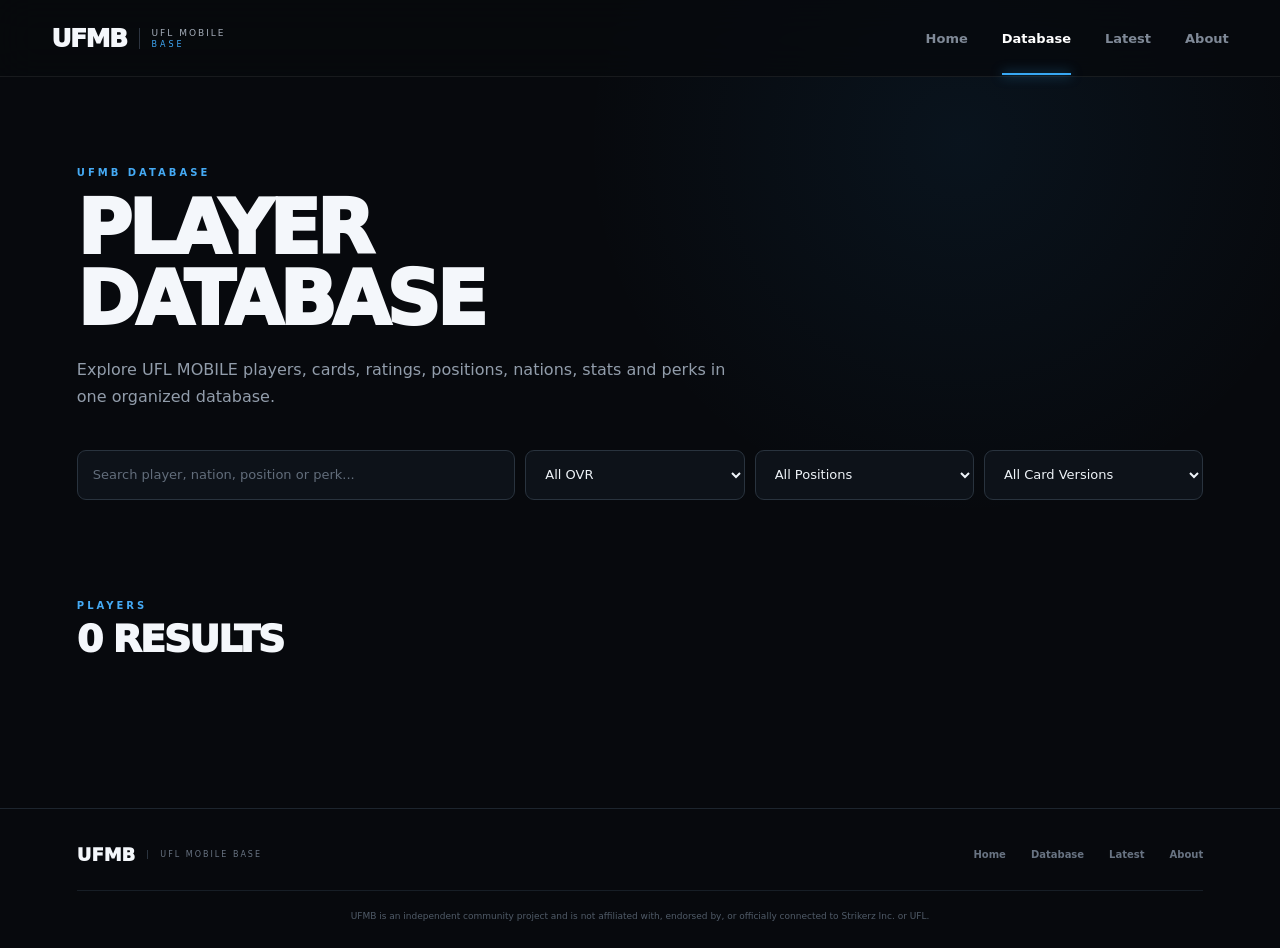
==== database.html @ 14baddb8 "Create UFMB V1 database page" ====
<!DOCTYPE html>
<html lang="en">

<head>
    <meta charset="UTF-8">

    <meta
        name="viewport"
        content="width=device-width, initial-scale=1.0"
    >

    <meta
        name="description"
        content="UFMB — UFL MOBILE community player and card database."
    >

    <title>Database | UFMB — UFL MOBILE BASE</title>

    <link
        rel="stylesheet"
        href="css/style.css"
    >
</head>


<body>


    <!-- =====================================================
         NAVBAR
         ===================================================== -->

    <header class="navbar">

        <div class="navbar-inner">

            <a
                href="index.html"
                class="logo"
            >

                <div class="logo-mark">
                    UFMB
                </div>

                <div class="logo-text">
                    <span>UFL MOBILE</span>
                    <small>BASE</small>
                </div>

            </a>


            <nav class="nav-links">

                <a href="index.html">
                    Home
                </a>

                <a
                    href="database.html"
                    class="active"
                >
                    Database
                </a>

                <a href="latest.html">
                    Latest
                </a>

                <a href="about.html">
                    About
                </a>

            </nav>


            <button
                class="mobile-menu-button"
                aria-label="Open navigation"
            >
                ☰
            </button>

        </div>

    </header>



    <!-- =====================================================
         DATABASE HEADER
         ===================================================== -->

    <main class="page">

        <div class="section-label">
            UFMB DATABASE
        </div>

        <h1 class="page-title">
            PLAYER<br>
            DATABASE
        </h1>

        <p class="page-description">
            Explore UFL MOBILE players, cards, ratings, positions,
            nations, stats and perks in one organized database.
        </p>



        <!-- =================================================
             SEARCH & FILTERS
             ================================================= -->

        <section class="database-toolbar">

            <input
                id="searchInput"
                type="search"
                placeholder="Search player, nation, position or perk..."
                autocomplete="off"
            >


            <select id="ovrFilter">

                <option value="">
                    All OVR
                </option>

                <option value="90">
                    90+
                </option>

                <option value="95">
                    95+
                </option>

                <option value="99">
                    99
                </option>

            </select>


            <select id="positionFilter">

                <option value="">
                    All Positions
                </option>

                <option value="GK">
                    GK
                </option>

                <option value="RB">
                    RB
                </option>

                <option value="CB">
                    CB
                </option>

                <option value="LB">
                    LB
                </option>

                <option value="RM">
                    RM
                </option>

                <option value="CM">
                    CM
                </option>

                <option value="LM">
                    LM
                </option>

                <option value="CAM">
                    CAM
                </option>

                <option value="RW">
                    RW
                </option>

                <option value="ST">
                    ST
                </option>

                <option value="LW">
                    LW
                </option>

            </select>


            <select id="versionFilter">

                <option value="">
                    All Card Versions
                </option>

                <option value="Icon">
                    Icon
                </option>

                <option value="Night Palm Tree">
                    Night Palm Tree
                </option>

            </select>

        </section>



        <!-- =================================================
             DATABASE RESULTS
             ================================================= -->

        <section
            class="section"
            style="width:100%; padding-bottom:0;"
        >

            <div class="section-heading">

                <div>

                    <div class="section-label">
                        PLAYERS
                    </div>

                    <h2 id="resultCount">
                        0 RESULTS
                    </h2>

                </div>

            </div>


            <div
                id="databaseGrid"
                class="player-grid"
            >
            </div>

        </section>

    </main>



    <!-- =====================================================
         FOOTER
         ===================================================== -->

    <footer class="footer">

        <div class="footer-inner">

            <div class="footer-brand">

                <strong>
                    UFMB
                </strong>

                <span>
                    UFL MOBILE BASE
                </span>

            </div>


            <div class="footer-links">

                <a href="index.html">
                    Home
                </a>

                <a href="database.html">
                    Database
                </a>

                <a href="latest.html">
                    Latest
                </a>

                <a href="about.html">
                    About
                </a>

            </div>

        </div>


        <div class="footer-disclaimer">

            UFMB is an independent community project and is not
            affiliated with, endorsed by, or officially connected
            to Strikerz Inc. or UFL.

        </div>

    </footer>



    <!-- =====================================================
         DATABASE JAVASCRIPT
         ===================================================== -->

    <script src="js/database.js"></script>

    <script src="js/app.js"></script>


</body>

</html>
---- css/style.css ----
/* =========================================================
   UFMB — UFL MOBILE BASE
   V1 DESIGN SYSTEM
   ========================================================= */


/* =========================================================
   RESET
   ========================================================= */

* {
    margin: 0;
    padding: 0;
    box-sizing: border-box;
}

html {
    scroll-behavior: smooth;
}

body {
    min-height: 100vh;

    background:
        radial-gradient(
            circle at 75% 15%,
            rgba(35, 142, 220, 0.08),
            transparent 30%
        ),
        #07090d;

    color: #f4f7fb;

    font-family:
        Inter,
        system-ui,
        -apple-system,
        BlinkMacSystemFont,
        "Segoe UI",
        sans-serif;

    overflow-x: hidden;
}

a {
    color: inherit;
    text-decoration: none;
}

button,
input,
select {
    font: inherit;
}


/* =========================================================
   NAVBAR
   ========================================================= */

.navbar {
    position: sticky;
    top: 0;
    z-index: 100;

    width: 100%;

    background: rgba(7, 9, 13, 0.78);

    backdrop-filter: blur(18px);
    -webkit-backdrop-filter: blur(18px);

    border-bottom: 1px solid rgba(255, 255, 255, 0.07);
}

.navbar-inner {
    width: min(1400px, 92%);
    min-height: 76px;

    margin: auto;

    display: flex;
    align-items: center;
    justify-content: space-between;
}


/* =========================================================
   LOGO
   ========================================================= */

.logo {
    display: flex;
    align-items: center;
    gap: 12px;

    transition: opacity 0.2s ease;
}

.logo:hover {
    opacity: 0.85;
}

.logo-mark {
    font-size: 25px;
    font-weight: 950;

    letter-spacing: -1.5px;
}

.logo-text {
    display: flex;
    flex-direction: column;

    padding-left: 12px;

    border-left: 1px solid #2c3440;
}

.logo-text span {
    font-size: 9px;

    letter-spacing: 2px;

    color: #a4adb9;
}

.logo-text small {
    margin-top: 2px;

    font-size: 8px;

    letter-spacing: 3px;

    color: #3fa8f5;
}


/* =========================================================
   NAV LINKS
   ========================================================= */

.nav-links {
    display: flex;
    align-items: center;

    gap: 34px;
}

.nav-links a {
    position: relative;

    padding: 29px 0;

    color: #7f8997;

    font-size: 13px;
    font-weight: 750;

    transition:
        color 0.2s ease,
        opacity 0.2s ease;
}

.nav-links a:hover {
    color: #ffffff;
}

.nav-links a.active {
    color: #ffffff;
}

.nav-links a.active::after {
    content: "";

    position: absolute;

    left: 0;
    right: 0;
    bottom: 0;

    height: 2px;

    background: #38a8f4;

    box-shadow:
        0 0 12px rgba(56, 168, 244, 0.75);
}


/* =========================================================
   MOBILE MENU BUTTON
   ========================================================= */

.mobile-menu-button {
    display: none;

    border: 0;

    background: transparent;

    color: white;

    font-size: 24px;

    cursor: pointer;
}


/* =========================================================
   HERO
   ========================================================= */

.hero {
    position: relative;

    width: 100%;
    max-width: 1500px;

    min-height: 650px;

    margin: auto;

    padding:
        90px
        6%;

    display: grid;

    grid-template-columns:
        minmax(0, 1fr)
        minmax(300px, 0.8fr);

    align-items: center;

    gap: 50px;

    overflow: hidden;
}


/* Background lighting */

.hero-background {
    position: absolute;

    inset: 0;

    pointer-events: none;

    background:
        radial-gradient(
            circle at 80% 45%,
            rgba(29, 135, 214, 0.16),
            transparent 28%
        ),
        radial-gradient(
            circle at 55% 100%,
            rgba(45, 190, 115, 0.07),
            transparent 25%
        );
}


/* =========================================================
   HERO CONTENT
   ========================================================= */

.hero-content {
    position: relative;

    z-index: 2;
}

.hero-label {
    display: flex;
    align-items: center;

    gap: 10px;

    color: #4aaaf3;

    font-size: 10px;

    font-weight: 900;

    letter-spacing: 3px;
}

.label-line {
    width: 28px;
    height: 2px;

    background: #42a8f4;

    box-shadow:
        0 0 10px rgba(66, 168, 244, 0.7);
}


/* =========================================================
   HERO TITLE
   ========================================================= */

.hero h1 {
    margin-top: 20px;

    font-size:
        clamp(
            55px,
            7vw,
            95px
        );

    line-height: 0.9;

    letter-spacing: -6px;

    font-weight: 950;
}

.hero h1 span {
    color: #3fa8f5;
}


/* =========================================================
   HERO DESCRIPTION
   ========================================================= */

.hero-description {
    max-width: 560px;

    margin-top: 27px;

    color: #9ba5b2;

    font-size: 17px;

    line-height: 1.7;
}


/* =========================================================
   BUTTONS
   ========================================================= */

.hero-buttons {
    display: flex;

    align-items: center;

    gap: 12px;

    margin-top: 32px;

    flex-wrap: wrap;
}

.button {
    display: inline-flex;

    align-items: center;
    justify-content: center;

    gap: 15px;

    min-height: 48px;

    padding:
        0 20px;

    border-radius: 8px;

    border: 1px solid #2c3541;

    background: #0c1118;

    color: #eef3f8;

    font-size: 12px;

    font-weight: 850;

    transition:
        transform 0.2s ease,
        border-color 0.2s ease,
        background 0.2s ease,
        box-shadow 0.2s ease;
}

.button:hover {
    transform: translateY(-2px);

    border-color: #3c9cda;
}

.button-primary {
    background:
        linear-gradient(
            135deg,
            #168edf,
            #2178b7
        );

    border-color: #168edf;

    box-shadow:
        0 12px 35px rgba(22, 142, 223, 0.18);
}

.button-primary:hover {
    box-shadow:
        0 15px 42px rgba(22, 142, 223, 0.28);
}

.button span {
    font-size: 17px;
}


/* =========================================================
   FEATURED CARD AREA
   ========================================================= */

.hero-card-wrapper {
    position: relative;

    display: flex;

    justify-content: center;
    align-items: center;

    min-height: 470px;
}

.hero-card-glow {
    position: absolute;

    width: 320px;
    height: 320px;

    border-radius: 50%;

    background:
        rgba(38, 153, 231, 0.17);

    filter: blur(75px);

    animation:
        cardGlow 5s ease-in-out infinite;
}

@keyframes cardGlow {

    0%,
    100% {
        transform: scale(1);
        opacity: 0.7;
    }

    50% {
        transform: scale(1.12);
        opacity: 1;
    }
}


/* =========================================================
   FEATURED PLAYER CARD
   ========================================================= */

.featured-card {
    position: relative;

    width: min(340px, 85vw);

    aspect-ratio: 0.68;

    padding: 27px;

    overflow: hidden;

    border-radius: 20px;

    border:
        1px solid
        rgba(76, 175, 238, 0.3);

    background:
        linear-gradient(
            145deg,
            #172331 0%,
            #0c1119 55%,
            #102a27 100%
        );

    box-shadow:
        0 35px 80px rgba(0, 0, 0, 0.55),
        inset 0 0 45px rgba(55, 166, 240, 0.06);

    transform:
        perspective(1000px)
        rotateY(-5deg)
        rotateX(2deg);

    transition:
        transform 0.45s ease,
        box-shadow 0.45s ease;
}

.featured-card:hover {
    transform:
        perspective(1000px)
        rotateY(0)
        rotateX(0)
        translateY(-8px);

    box-shadow:
        0 45px 100px rgba(0, 0, 0, 0.6),
        0 0 35px rgba(50, 161, 231, 0.1);
}


/* Card decorative rings */

.featured-card::before {
    content: "";

    position: absolute;

    width: 270px;
    height: 270px;

    right: -130px;
    bottom: -100px;

    border:
        35px solid
        rgba(51, 183, 132, 0.09);

    border-radius: 50%;
}

.featured-card::after {
    content: "";

    position: absolute;

    width: 170px;
    height: 170px;

    right: -75px;
    bottom: -55px;

    border:
        2px solid
        rgba(59, 170, 245, 0.08);

    border-radius: 50%;
}


/* =========================================================
   FEATURED CARD CONTENT
   ========================================================= */

.featured-card-top {
    position: relative;

    z-index: 2;
}

.featured-card-top small {
    color: #748192;

    font-size: 8px;

    letter-spacing: 2px;

    font-weight: 800;
}

.featured-rating {
    margin-top: 70px;

    font-size: 75px;

    line-height: 0.8;

    font-weight: 950;

    letter-spacing: -4px;
}

.featured-card-top strong {
    display: block;

    margin-top: 10px;

    color: #4eaff2;

    font-size: 15px;
}

.featured-player {
    position: absolute;

    left: 27px;
    right: 27px;
    bottom: 105px;

    z-index: 2;
}

.featured-player h2 {
    font-size: 26px;

    letter-spacing: -1.2px;

    font-weight: 950;
}

.featured-player span {
    display: block;

    margin-top: 5px;

    color: #7d8998;

    font-size: 9px;

    letter-spacing: 2px;
}


/* =========================================================
   FEATURED STATS
   ========================================================= */

.featured-stats {
    position: absolute;

    left: 27px;
    right: 27px;
    bottom: 25px;

    z-index: 3;

    display: grid;

    grid-template-columns:
        repeat(6, 1fr);

    gap: 5px;

    padding-top: 13px;

    border-top:
        1px solid
        rgba(255, 255, 255, 0.09);
}

.featured-stats div {
    text-align: center;
}

.featured-stats strong {
    display: block;

    font-size: 12px;
}

.featured-stats small {
    display: block;

    margin-top: 3px;

    color: #667383;

    font-size: 6px;

    letter-spacing: 1px;
}


/* =========================================================
   DATABASE STATISTICS
   ========================================================= */

.database-stats {
    width: 88%;
    max-width: 1320px;

    margin: auto;

    display: grid;

    grid-template-columns:
        repeat(4, 1fr);

    border-top:
        1px solid #1e2630;

    border-bottom:
        1px solid #1e2630;
}

.stat-item {
    padding: 32px 20px;

    text-align: center;

    border-right:
        1px solid #1e2630;
}

.stat-item:last-child {
    border-right: 0;
}

.stat-item strong {
    display: block;

    font-size: 30px;

    font-weight: 950;
}

.stat-item span {
    display: block;

    margin-top: 6px;

    color: #687483;

    font-size: 9px;

    letter-spacing: 2px;

    font-weight: 800;
}


/* =========================================================
   GENERIC SECTION
   ========================================================= */

.section {
    width: 88%;
    max-width: 1320px;

    margin: auto;

    padding:
        100px
        0;
}

.section-heading {
    display: flex;

    justify-content: space-between;

    align-items: flex-end;

    margin-bottom: 30px;
}

.section-label {
    color: #45aaf4;

    font-size: 10px;

    font-weight: 900;

    letter-spacing: 3px;
}

.section-heading h2 {
    margin-top: 9px;

    font-size: 38px;

    line-height: 1;

    letter-spacing: -2px;

    font-weight: 950;
}

.view-all {
    color: #4aaaf1;

    font-size: 12px;

    font-weight: 850;

    transition: opacity 0.2s ease;
}

.view-all:hover {
    opacity: 0.7;
}


/* =========================================================
   PLAYER GRID
   ========================================================= */

.player-grid {
    display: grid;

    grid-template-columns:
        repeat(4, minmax(0, 1fr));

    gap: 18px;
}


/* =========================================================
   PLAYER CARD
   ========================================================= */

.player-card {
    position: relative;

    min-height: 265px;

    padding: 22px;

    overflow: hidden;

    border-radius: 14px;

    border:
        1px solid #252e39;

    background:
        linear-gradient(
            150deg,
            #131a23,
            #0b0f15
        );

    cursor: pointer;

    transition:
        transform 0.25s ease,
        border-color 0.25s ease,
        box-shadow 0.25s ease;
}

.player-card:hover {
    transform: translateY(-6px);

    border-color: #338dcc;

    box-shadow:
        0 18px 45px rgba(0, 0, 0, 0.35),
        0 0 30px rgba(32, 143, 220, 0.08);
}

.player-card::after {
    content: "";

    position: absolute;

    width: 150px;
    height: 150px;

    right: -90px;
    bottom: -90px;

    border:
        25px solid
        rgba(54, 176, 129, 0.05);

    border-radius: 50%;

    transition:
        transform 0.4s ease;
}

.player-card:hover::after {
    transform: scale(1.3);
}


/* =========================================================
   CARD CONTENT
   ========================================================= */

.card-top {
    display: flex;

    align-items: flex-start;

    justify-content: space-between;
}

.card-version {
    color: #697687;

    font-size: 8px;

    letter-spacing: 1px;

    text-transform: uppercase;
}

.card-rating {
    color: #ffffff;

    font-size: 34px;

    line-height: 0.8;

    font-weight: 950;
}

.card-position {
    margin-top: 20px;

    color: #45aaf4;

    font-size: 12px;

    font-weight: 900;
}

.card-name {
    margin-top: 7px;

    color: #ffffff;

    font-size: 24px;

    letter-spacing: -1px;

    font-weight: 950;
}

.card-nation {
    margin-top: 4px;

    color: #778391;

    font-size: 8px;

    letter-spacing: 2px;

    text-transform: uppercase;
}


/* =========================================================
   CARD STATS
   ========================================================= */

.card-stats {
    position: absolute;

    left: 22px;
    right: 22px;
    bottom: 20px;

    display: grid;

    grid-template-columns:
        repeat(6, 1fr);

    gap: 4px;

    padding-top: 12px;

    border-top:
        1px solid #222a34;
}

.card-stat {
    text-align: center;
}

.card-stat strong {
    display: block;

    font-size: 11px;
}

.card-stat small {
    display: block;

    margin-top: 3px;

    color: #6d7886;

    font-size: 6px;

    letter-spacing: 1px;
}


/* =========================================================
   DATABASE CTA
   ========================================================= */

.database-cta {
    position: relative;

    width: 88%;
    max-width: 1320px;

    margin:
        0 auto
        100px;

    padding:
        75px
        8%;

    overflow: hidden;

    border:
        1px solid #252f3a;

    border-radius: 18px;

    background:
        radial-gradient(
            circle at 90% 50%,
            rgba(31, 145, 224, 0.15),
            transparent 35%
        ),
        linear-gradient(
            120deg,
            #0d141d,
            #0b1016
        );
}

.database-cta::after {
    content: "";

    position: absolute;

    width: 300px;
    height: 300px;

    right: -160px;
    top: -120px;

    border:
        45px solid
        rgba(51, 178, 129, 0.05);

    border-radius: 50%;
}

.cta-content {
    position: relative;

    z-index: 2;

    max-width: 650px;
}

.cta-content h2 {
    margin-top: 12px;

    font-size: 45px;

    letter-spacing: -2.5px;

    font-weight: 950;
}

.cta-content p {
    max-width: 580px;

    margin-top: 15px;

    color: #8e99a7;

    line-height: 1.7;

    font-size: 15px;
}

.cta-content .button {
    margin-top: 28px;
}


/* =========================================================
   FOOTER
   ========================================================= */

.footer {
    border-top:
        1px solid #1d252e;

    padding:
        35px
        6%
        25px;
}

.footer-inner {
    width: min(1320px, 100%);

    margin: auto;

    display: flex;

    justify-content: space-between;

    align-items: center;
}

.footer-brand {
    display: flex;

    align-items: center;

    gap: 12px;
}

.footer-brand strong {
    font-size: 18px;

    font-weight: 950;
}

.footer-brand span {
    padding-left: 12px;

    border-left:
        1px solid #2a333e;

    color: #687382;

    font-size: 8px;

    letter-spacing: 2px;
}

.footer-links {
    display: flex;

    gap: 25px;

    color: #687382;

    font-size: 10px;

    font-weight: 700;
}

.footer-links a:hover {
    color: #ffffff;
}

.footer-disclaimer {
    width: min(1320px, 100%);

    margin:
        25px auto
        0;

    padding-top: 18px;

    border-top:
        1px solid #171e26;

    color: #505b68;

    text-align: center;

    font-size: 9px;

    line-height: 1.6;
}


/* =========================================================
   PAGE HEADER
   ========================================================= */

.page {
    width: 88%;
    max-width: 1320px;

    margin: auto;

    padding:
        90px
        0
        120px;
}

.page-title {
    margin-top: 15px;

    font-size:
        clamp(45px, 6vw, 75px);

    letter-spacing: -4px;

    line-height: 0.95;

    font-weight: 950;
}

.page-description {
    max-width: 650px;

    margin-top: 20px;

    color: #929dab;

    font-size: 16px;

    line-height: 1.7;
}


/* =========================================================
   DATABASE TOOLBAR
   ========================================================= */

.database-toolbar {
    display: grid;

    grid-template-columns:
        2fr
        repeat(3, 1fr);

    gap: 10px;

    margin-top: 40px;
}

.database-toolbar input,
.database-toolbar select {
    width: 100%;

    min-height: 50px;

    padding:
        0 15px;

    border:
        1px solid #29333e;

    border-radius: 9px;

    outline: none;

    background: #0d1219;

    color: #eef3f8;

    font-size: 13px;
}

.database-toolbar input::placeholder {
    color: #626d7b;
}

.database-toolbar input:focus,
.database-toolbar select:focus {
    border-color: #359fe8;

    box-shadow:
        0 0 0 3px
        rgba(53, 159, 232, 0.08);
}


/* =========================================================
   EMPTY STATE
   ========================================================= */

.empty-state {
    grid-column: 1 / -1;

    padding: 80px 30px;

    border:
        1px dashed #303a46;

    border-radius: 14px;

    text-align: center;

    color: #7d8895;
}

.empty-state strong {
    display: block;

    color: #b7c0ca;

    font-size: 14px;

    letter-spacing: 1px;
}

.empty-state span {
    display: block;

    margin-top: 8px;

    font-size: 12px;
}


/* =========================================================
   ABOUT
   ========================================================= */

.about-content {
    max-width: 850px;

    margin-top: 40px;
}

.about-content p {
    color: #9aa4b1;

    font-size: 16px;

    line-height: 1.8;
}

.about-grid {
    display: grid;

    grid-template-columns:
        repeat(2, 1fr);

    gap: 18px;

    margin-top: 55px;
}

.about-box {
    padding: 30px;

    border:
        1px solid #252e38;

    border-radius: 14px;

    background: #0c1118;
}

.about-box h2 {
    margin-bottom: 12px;

    font-size: 22px;
}

.about-box p {
    color: #7f8a98;

    font-size: 14px;

    line-height: 1.7;
}


/* =========================================================
   ACCESSIBILITY
   ========================================================= */

:focus-visible {
    outline:
        2px solid #40a9f3;

    outline-offset: 3px;
}


/* =========================================================
   TABLET
   ========================================================= */

@media (max-width: 1050px) {
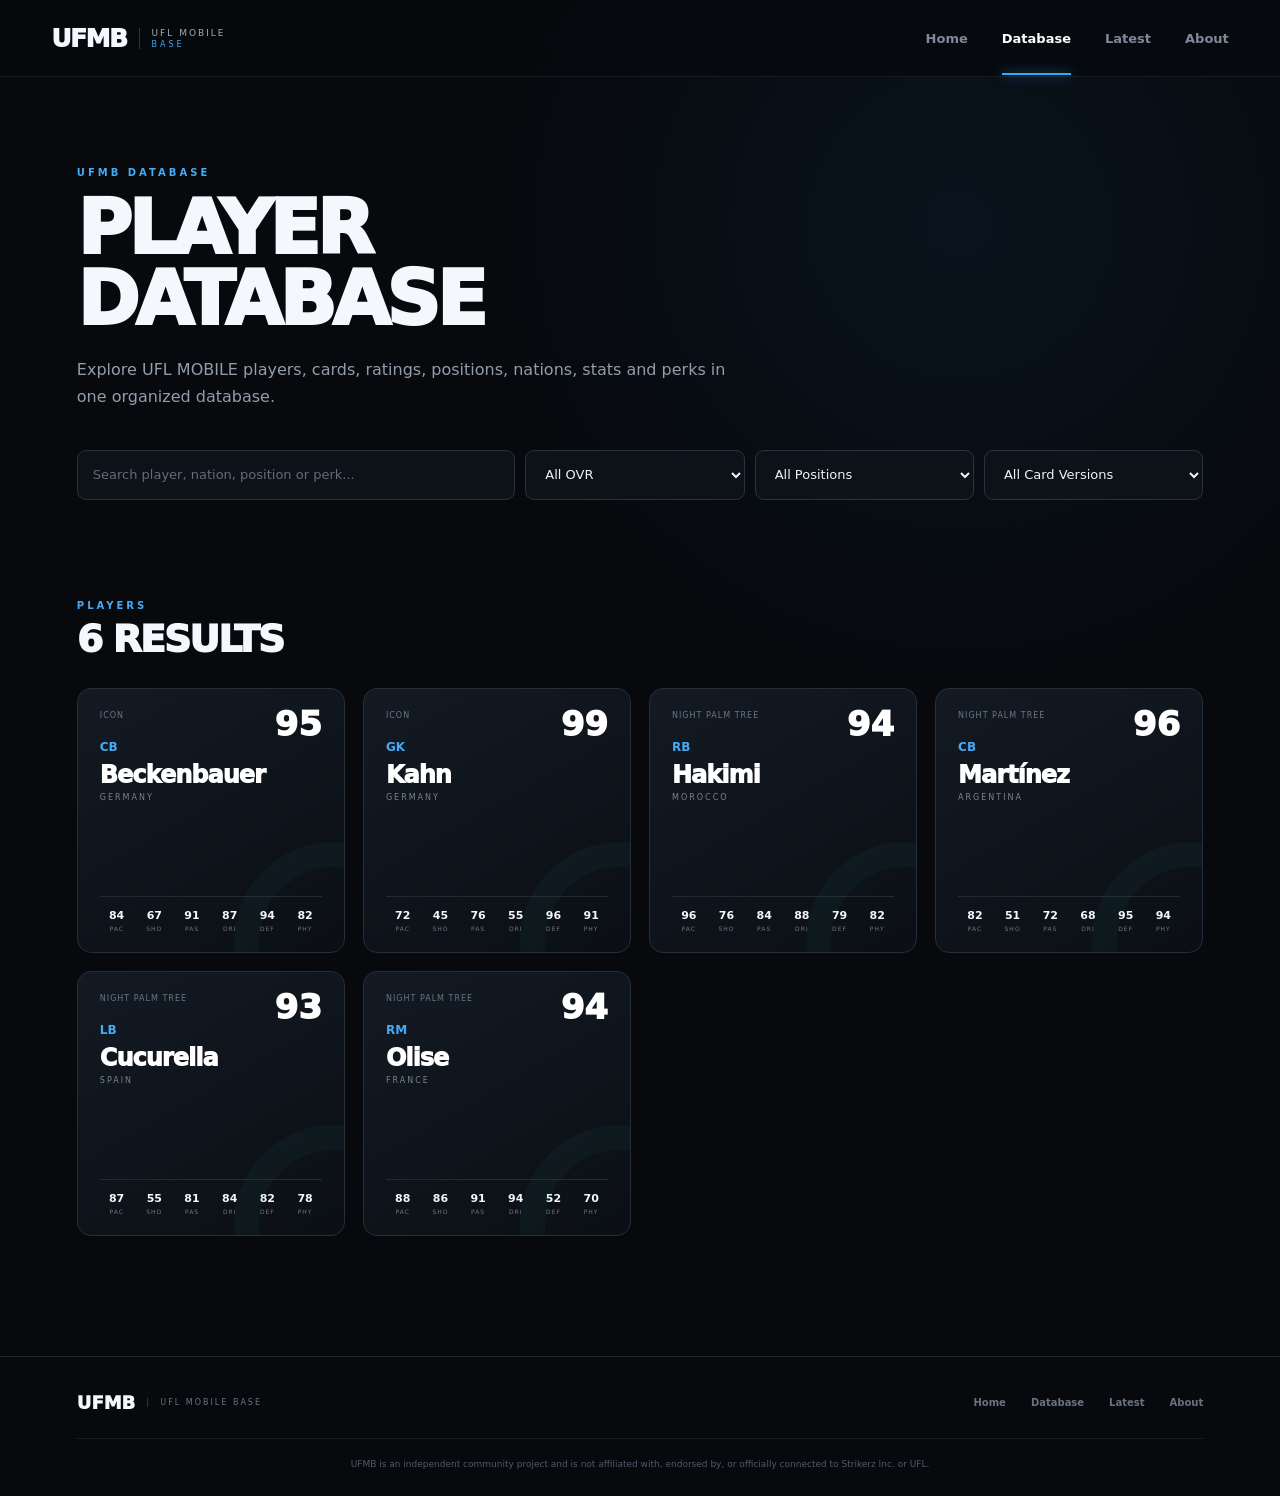
==== commit f66e0dd3: "Update database.html" ====
--- a/database.html
+++ b/database.html
@@ -316,9 +316,9 @@
          DATABASE JAVASCRIPT
          ===================================================== -->
 
-    <script src="js/database.js"></script>
-
-    <script src="js/app.js"></script>
+    <script src="js/player-card.js"></script>
+<script src="js/database.js"></script>
+<script src="js/app.js"></script>
 
 
 </body>
--- a/css/style.css
+++ b/css/style.css
@@ -1382,11 +1382,502 @@
     outline-offset: 3px;
 }
 
-
 /* =========================================================
    TABLET
    ========================================================= */
 
 @media (max-width: 1050px) {
 
-  
+    .hero {
+        grid-template-columns: 1fr 0.8fr;
+        gap: 30px;
+        padding-left: 5%;
+        padding-right: 5%;
+    }
+
+    .hero h1 {
+        font-size: clamp(50px, 7vw, 78px);
+    }
+
+    .player-grid {
+        grid-template-columns: repeat(2, minmax(0, 1fr));
+    }
+
+    .database-toolbar {
+        grid-template-columns: 1fr 1fr;
+    }
+}
+
+
+/* =========================================================
+   MOBILE
+   ========================================================= */
+
+@media (max-width: 720px) {
+
+    /* ---------- NAVBAR ---------- */
+
+    .navbar-inner {
+        width: 100%;
+        min-height: 64px;
+        padding: 10px 18px;
+    }
+
+    .logo {
+        min-width: 0;
+    }
+
+    .logo-mark {
+        font-size: 23px;
+    }
+
+    .nav-links {
+        display: flex;
+        position: absolute;
+
+        top: 64px;
+        left: 0;
+        right: 0;
+
+        flex-direction: column;
+        align-items: stretch;
+
+        gap: 0;
+
+        padding: 10px 18px 18px;
+
+        background: rgba(10, 12, 18, 0.98);
+
+        border-bottom:
+            1px solid rgba(255,255,255,0.08);
+
+        opacity: 0;
+        visibility: hidden;
+
+        transform: translateY(-15px);
+
+        pointer-events: none;
+
+        transition:
+            opacity 0.3s ease,
+            transform 0.3s ease,
+            visibility 0.3s ease;
+    }
+
+    .nav-links.active {
+        opacity: 1;
+        visibility: visible;
+
+        transform: translateY(0);
+
+        pointer-events: auto;
+    }
+
+    .nav-links a {
+        width: 100%;
+
+        padding: 14px 8px;
+
+        opacity: 0;
+
+        transform: translateY(-8px);
+
+        transition:
+            opacity 0.25s ease,
+            transform 0.25s ease,
+            color 0.2s ease;
+    }
+
+    .nav-links.active a {
+        opacity: 1;
+        transform: translateY(0);
+    }
+
+    .mobile-menu-button {
+        display: flex;
+
+        align-items: center;
+        justify-content: center;
+
+        flex-shrink: 0;
+
+        width: 44px;
+        height: 44px;
+
+        background: transparent;
+
+        border:
+            1px solid rgba(255,255,255,0.15);
+
+        border-radius: 10px;
+
+        color: #ffffff;
+
+        font-size: 24px;
+
+        cursor: pointer;
+
+        transition:
+            transform 0.2s ease,
+            border-color 0.2s ease;
+    }
+
+    .mobile-menu-button:active {
+        transform: scale(0.92);
+    }
+
+
+    /* ---------- HERO ---------- */
+
+    .hero {
+        width: 100%;
+
+        min-height: auto;
+
+        padding:
+            65px
+            18px
+            55px;
+
+        display: flex;
+
+        flex-direction: column;
+
+        align-items: stretch;
+
+        gap: 35px;
+    }
+
+    .hero-content {
+        width: 100%;
+    }
+
+    .hero h1 {
+        max-width: 100%;
+
+        font-size:
+            clamp(42px, 13vw, 64px);
+
+        line-height: 0.95;
+
+        letter-spacing: -3px;
+
+        overflow-wrap: anywhere;
+    }
+
+    .hero-description {
+        width: 100%;
+
+        max-width: 100%;
+
+        font-size: 15px;
+
+        line-height: 1.65;
+    }
+
+    .hero-buttons {
+        width: 100%;
+
+        flex-direction: column;
+
+        align-items: stretch;
+
+        gap: 10px;
+    }
+
+    .hero-buttons .button {
+        width: 100%;
+    }
+
+
+    /* ---------- FEATURED CARD ---------- */
+
+    .hero-card-wrapper {
+        width: 100%;
+
+        min-height: auto;
+
+        padding:
+            10px
+            0
+            20px;
+
+        overflow: visible;
+    }
+
+    .featured-card {
+        width: min(340px, 100%);
+
+        padding: 22px;
+
+        transform: none;
+    }
+
+    .featured-card:hover {
+        transform: none;
+    }
+
+    .featured-rating {
+        margin-top: 55px;
+
+        font-size: 62px;
+    }
+
+    .featured-player {
+        left: 22px;
+        right: 22px;
+        bottom: 100px;
+    }
+
+    .featured-stats {
+        left: 22px;
+        right: 22px;
+    }
+
+
+    /* ---------- DATABASE STATS ---------- */
+
+    .database-stats {
+        width: calc(100% - 36px);
+
+        grid-template-columns:
+            repeat(2, minmax(0, 1fr));
+    }
+
+    .stat-item {
+        padding: 22px 10px;
+    }
+
+    .stat-item:nth-child(2) {
+        border-right: 0;
+    }
+
+    .stat-item:nth-child(1),
+    .stat-item:nth-child(2) {
+        border-bottom:
+            1px solid #1e2630;
+    }
+
+    .stat-item strong {
+        font-size: 25px;
+    }
+
+
+    /* ---------- SECTIONS ---------- */
+
+    .section {
+        width: 100%;
+
+        padding:
+            65px
+            18px;
+    }
+
+    .section-heading {
+        align-items: flex-start;
+
+        gap: 15px;
+    }
+
+    .section-heading h2 {
+        font-size: 32px;
+    }
+
+
+    /* ---------- PLAYER GRID ---------- */
+
+    .player-grid {
+        width: 100%;
+
+        grid-template-columns: 1fr;
+
+        gap: 15px;
+    }
+
+    .player-card {
+        min-height: 265px;
+    }
+
+
+    /* ---------- DATABASE CTA ---------- */
+
+    .database-cta {
+        width: calc(100% - 36px);
+
+        margin:
+            0 auto
+            65px;
+
+        padding:
+            45px
+            24px;
+    }
+
+    .cta-content h2 {
+        font-size: 35px;
+
+        letter-spacing: -1.8px;
+    }
+
+    .cta-content p {
+        font-size: 14px;
+    }
+
+
+    /* ---------- PAGE ---------- */
+
+    .page {
+        width: 100%;
+
+        padding:
+            60px
+            18px
+            80px;
+    }
+
+    .page-title {
+        font-size:
+            clamp(40px, 12vw, 58px);
+
+        letter-spacing: -3px;
+    }
+
+    .page-description {
+        width: 100%;
+
+        font-size: 15px;
+    }
+
+
+    /* ---------- DATABASE TOOLBAR ---------- */
+
+    .database-toolbar {
+        grid-template-columns: 1fr;
+
+        gap: 10px;
+
+        margin-top: 30px;
+    }
+
+
+    /* ---------- ABOUT ---------- */
+
+    .about-content {
+        margin-top: 30px;
+    }
+
+    .about-content p {
+        font-size: 15px;
+    }
+
+    .about-grid {
+        grid-template-columns: 1fr;
+
+        gap: 15px;
+
+        margin-top: 35px;
+    }
+
+
+    /* ---------- FOOTER ---------- */
+
+    .footer {
+        padding:
+            30px
+            18px
+            22px;
+    }
+
+    .footer-inner {
+        flex-direction: column;
+
+        align-items: flex-start;
+
+        gap: 22px;
+    }
+
+    .footer-links {
+        flex-wrap: wrap;
+
+        gap: 15px;
+    }
+
+    .footer-disclaimer {
+        text-align: left;
+
+        font-size: 8px;
+    }
+}
+
+
+/* =========================================================
+   SMALL MOBILE
+   ========================================================= */
+
+@media (max-width: 450px) {
+
+    .hero {
+        padding-top: 50px;
+    }
+
+    .hero h1 {
+        font-size: 42px;
+
+        letter-spacing: -2.5px;
+    }
+
+    .hero-label {
+        font-size: 9px;
+
+        letter-spacing: 2px;
+    }
+
+    .featured-card {
+        width: 100%;
+
+        padding: 18px;
+
+        border-radius: 16px;
+    }
+
+    .featured-player {
+        left: 18px;
+        right: 18px;
+    }
+
+    .featured-stats {
+        left: 18px;
+        right: 18px;
+
+        grid-template-columns:
+            repeat(6, minmax(0, 1fr));
+    }
+
+    .featured-stats strong {
+        font-size: 10px;
+    }
+
+    .featured-stats small {
+        font-size: 5px;
+    }
+
+    .section-heading {
+        flex-direction: column;
+    }
+
+    .view-all {
+        margin-top: 5px;
+    }
+
+    .database-stats {
+        width: calc(100% - 24px);
+    }
+
+    .database-cta {
+        width: calc(100% - 24px);
+
+        padding:
+            38px
+            20px;
+    }
+       }
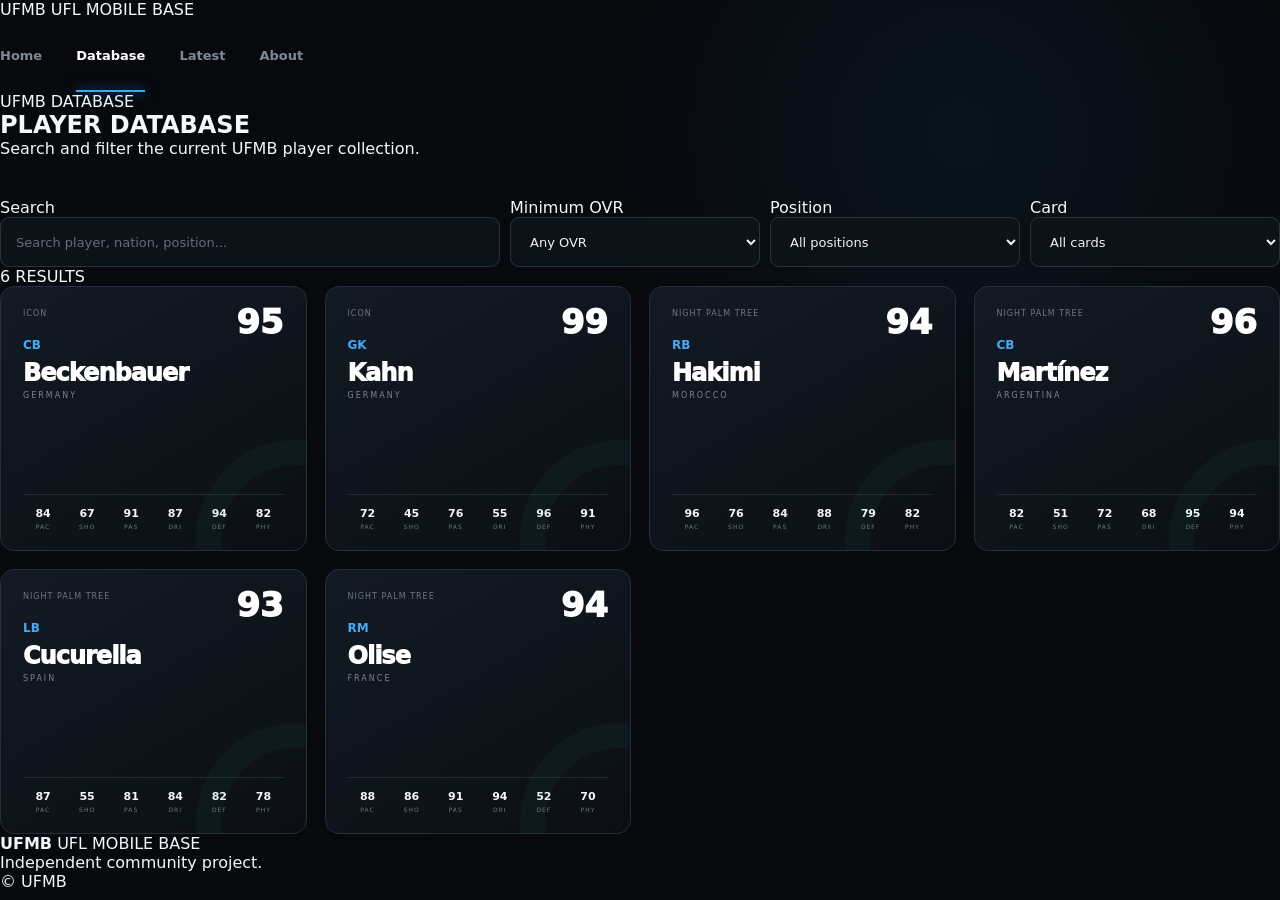
==== commit 5b40cf03: "Update database.html" ====
--- a/database.html
+++ b/database.html
@@ -1,326 +1,164 @@
 <!DOCTYPE html>
 <html lang="en">
-
 <head>
     <meta charset="UTF-8">
+    <meta name="viewport" content="width=device-width, initial-scale=1.0">
 
+    <title>Database — UFMB</title>
     <meta
-        name="viewport"
-        content="width=device-width, initial-scale=1.0"
+        name="description"
+        content="Explore the UFMB UFL MOBILE player and card database."
     >
 
-    <meta
-        name="description"
-        content="UFMB — UFL MOBILE community player and card database."
-    >
-
-    <title>Database | UFMB — UFL MOBILE BASE</title>
-
-    <link
-        rel="stylesheet"
-        href="css/style.css"
-    >
+    <link rel="stylesheet" href="css/style.css">
 </head>
 
+<body data-page="database">
 
-<body>
+<header class="site-header">
+    <div class="container nav-container">
+
+        <a href="index.html" class="brand">
+            <span class="brand-mark">UFMB</span>
+            <span class="brand-sub">UFL MOBILE BASE</span>
+        </a>
+
+        <button
+            class="mobile-menu-button"
+            id="mobileMenuButton"
+            aria-label="Open navigation"
+            aria-expanded="false"
+        >
+            ☰
+        </button>
+
+        <nav class="nav-links" id="navLinks">
+            <a href="index.html">Home</a>
+            <a href="database.html" class="active">Database</a>
+            <a href="latest.html">Latest</a>
+            <a href="about.html">About</a>
+        </nav>
+
+    </div>
+</header>
 
 
-    <!-- =====================================================
-         NAVBAR
-         ===================================================== -->
+<main>
 
-    <header class="navbar">
+    <section class="page-header">
+        <div class="container">
 
-        <div class="navbar-inner">
+            <span class="section-kicker">UFMB DATABASE</span>
 
-            <a
-                href="index.html"
-                class="logo"
-            >
+            <h1>PLAYER DATABASE</h1>
 
-                <div class="logo-mark">
-                    UFMB
+            <p>
+                Search and filter the current UFMB player collection.
+            </p>
+
+        </div>
+    </section>
+
+
+    <section class="database-section">
+        <div class="container">
+
+            <div class="database-toolbar">
+
+                <div class="search-wrapper">
+                    <label for="searchInput">Search</label>
+
+                    <input
+                        type="search"
+                        id="searchInput"
+                        placeholder="Search player, nation, position..."
+                        autocomplete="off"
+                    >
                 </div>
 
-                <div class="logo-text">
-                    <span>UFL MOBILE</span>
-                    <small>BASE</small>
+
+                <div class="filter-wrapper">
+                    <label for="ovrFilter">Minimum OVR</label>
+
+                    <select id="ovrFilter">
+                        <option value="">Any OVR</option>
+                        <option value="90">90+</option>
+                        <option value="91">91+</option>
+                        <option value="92">92+</option>
+                        <option value="93">93+</option>
+                        <option value="94">94+</option>
+                        <option value="95">95+</option>
+                        <option value="96">96+</option>
+                        <option value="97">97+</option>
+                        <option value="98">98+</option>
+                        <option value="99">99</option>
+                    </select>
                 </div>
 
-            </a>
+
+                <div class="filter-wrapper">
+                    <label for="positionFilter">Position</label>
+
+                    <select id="positionFilter">
+                        <option value="">All positions</option>
+                    </select>
+                </div>
 
 
-            <nav class="nav-links">
+                <div class="filter-wrapper">
+                    <label for="versionFilter">Card</label>
 
-                <a href="index.html">
-                    Home
-                </a>
-
-                <a
-                    href="database.html"
-                    class="active"
-                >
-                    Database
-                </a>
-
-                <a href="latest.html">
-                    Latest
-                </a>
-
-                <a href="about.html">
-                    About
-                </a>
-
-            </nav>
-
-
-            <button
-                class="mobile-menu-button"
-                aria-label="Open navigation"
-            >
-                ☰
-            </button>
-
-        </div>
-
-    </header>
-
-
-
-    <!-- =====================================================
-         DATABASE HEADER
-         ===================================================== -->
-
-    <main class="page">
-
-        <div class="section-label">
-            UFMB DATABASE
-        </div>
-
-        <h1 class="page-title">
-            PLAYER<br>
-            DATABASE
-        </h1>
-
-        <p class="page-description">
-            Explore UFL MOBILE players, cards, ratings, positions,
-            nations, stats and perks in one organized database.
-        </p>
-
-
-
-        <!-- =================================================
-             SEARCH & FILTERS
-             ================================================= -->
-
-        <section class="database-toolbar">
-
-            <input
-                id="searchInput"
-                type="search"
-                placeholder="Search player, nation, position or perk..."
-                autocomplete="off"
-            >
-
-
-            <select id="ovrFilter">
-
-                <option value="">
-                    All OVR
-                </option>
-
-                <option value="90">
-                    90+
-                </option>
-
-                <option value="95">
-                    95+
-                </option>
-
-                <option value="99">
-                    99
-                </option>
-
-            </select>
-
-
-            <select id="positionFilter">
-
-                <option value="">
-                    All Positions
-                </option>
-
-                <option value="GK">
-                    GK
-                </option>
-
-                <option value="RB">
-                    RB
-                </option>
-
-                <option value="CB">
-                    CB
-                </option>
-
-                <option value="LB">
-                    LB
-                </option>
-
-                <option value="RM">
-                    RM
-                </option>
-
-                <option value="CM">
-                    CM
-                </option>
-
-                <option value="LM">
-                    LM
-                </option>
-
-                <option value="CAM">
-                    CAM
-                </option>
-
-                <option value="RW">
-                    RW
-                </option>
-
-                <option value="ST">
-                    ST
-                </option>
-
-                <option value="LW">
-                    LW
-                </option>
-
-            </select>
-
-
-            <select id="versionFilter">
-
-                <option value="">
-                    All Card Versions
-                </option>
-
-                <option value="Icon">
-                    Icon
-                </option>
-
-                <option value="Night Palm Tree">
-                    Night Palm Tree
-                </option>
-
-            </select>
-
-        </section>
-
-
-
-        <!-- =================================================
-             DATABASE RESULTS
-             ================================================= -->
-
-        <section
-            class="section"
-            style="width:100%; padding-bottom:0;"
-        >
-
-            <div class="section-heading">
-
-                <div>
-
-                    <div class="section-label">
-                        PLAYERS
-                    </div>
-
-                    <h2 id="resultCount">
-                        0 RESULTS
-                    </h2>
-
+                    <select id="versionFilter">
+                        <option value="">All cards</option>
+                    </select>
                 </div>
 
             </div>
 
 
-            <div
-                id="databaseGrid"
-                class="player-grid"
-            >
-            </div>
-
-        </section>
-
-    </main>
-
-
-
-    <!-- =====================================================
-         FOOTER
-         ===================================================== -->
-
-    <footer class="footer">
-
-        <div class="footer-inner">
-
-            <div class="footer-brand">
-
-                <strong>
-                    UFMB
-                </strong>
-
-                <span>
-                    UFL MOBILE BASE
-                </span>
-
+            <div class="database-result-bar">
+                <span id="resultCount">Loading...</span>
             </div>
 
 
-            <div class="footer-links">
-
-                <a href="index.html">
-                    Home
-                </a>
-
-                <a href="database.html">
-                    Database
-                </a>
-
-                <a href="latest.html">
-                    Latest
-                </a>
-
-                <a href="about.html">
-                    About
-                </a>
-
+            <div id="databaseGrid" class="player-grid">
+                <div class="loading-box">
+                    Loading database...
+                </div>
             </div>
 
         </div>
+    </section>
+
+</main>
 
 
-        <div class="footer-disclaimer">
+<footer class="site-footer">
+    <div class="container footer-content">
 
-            UFMB is an independent community project and is not
-            affiliated with, endorsed by, or officially connected
-            to Strikerz Inc. or UFL.
-
+        <div>
+            <strong>UFMB</strong>
+            <span>UFL MOBILE BASE</span>
         </div>
 
-    </footer>
+        <p>
+            Independent community project.
+        </p>
+
+        <p>
+            © <span id="currentYear"></span> UFMB
+        </p>
+
+    </div>
+</footer>
 
 
+<div id="playerModal" class="modal" hidden></div>
 
-    <!-- =====================================================
-         DATABASE JAVASCRIPT
-         ===================================================== -->
 
-    <script src="js/player-card.js"></script>
+<script src="js/player-card.js"></script>
 <script src="js/database.js"></script>
 <script src="js/app.js"></script>
 
-
 </body>
-
 </html>
